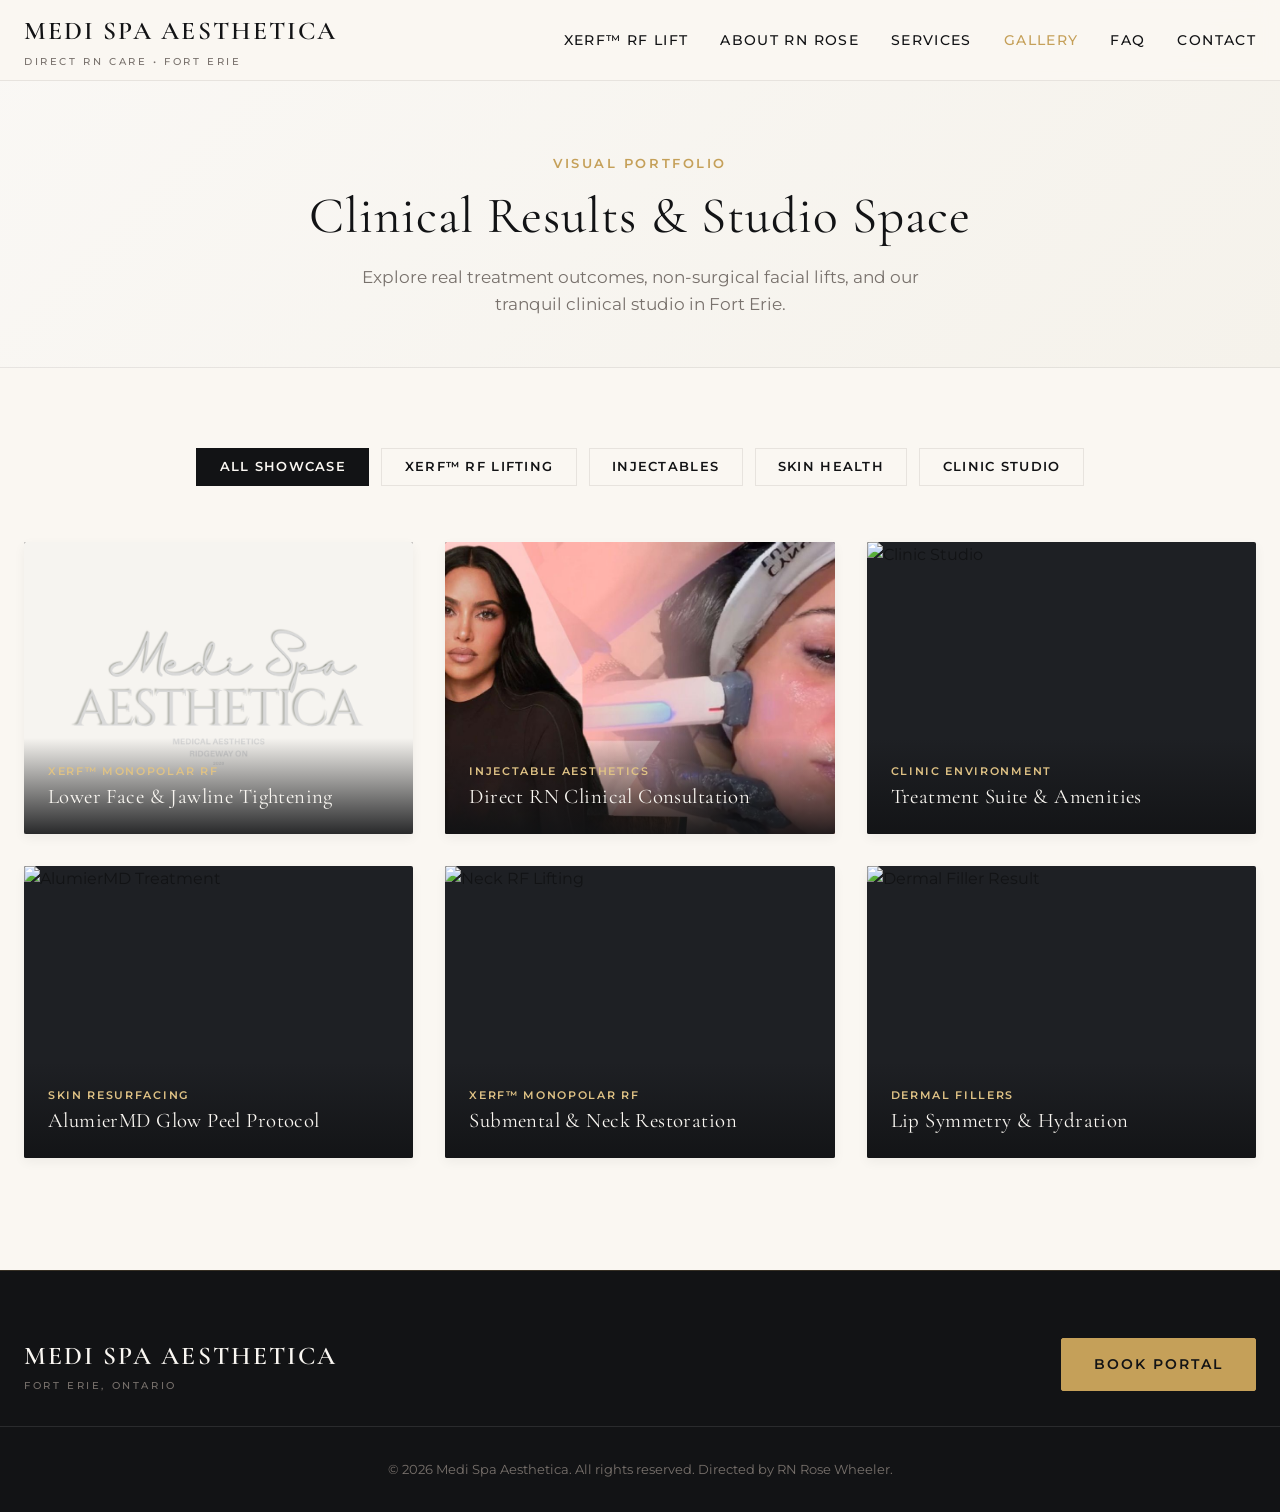
==== gallery.html @ 61517b07 "Create gallery.html" ====
<!DOCTYPE html>
<html lang="en">
<head>
	<meta charset="UTF-8">
	<meta name="viewport" content="width=device-width, initial-scale=1.0">
	<title>Clinical Gallery &amp; Results | Medi Spa Aesthetica | Fort Erie, ON</title>
	<meta name="description" content="Explore real clinical results, treatment transformations, and our Fort Erie studio space at Medi Spa Aesthetica, directed by RN Rose Wheeler.">
	
	<!-- Fonts -->
	<link rel="preconnect" href="https://fonts.googleapis.com">
	<link rel="preconnect" href="https://fonts.gstatic.com" crossorigin>
	<link href="https://fonts.googleapis.com/css2?family=Cormorant+Garamond:ital,wght@0,300;0,400;0,600;1,400&family=Montserrat:wght@300;400;500;600;700&display=swap" rel="stylesheet">

	<style>
		/* ==========================================================================
		   1. DESIGN TOKENS & ROOT VARIABLES
		   ========================================================================== */
		:root {
			--obsidian: #121315;
			--charcoal: #1e2024;
			--taupe: #78716c;
			--taupe-light: #a8a29e;
			--sand: #f5f2eb;
			--sand-light: #faf8f5;
			--ivory: #faf7f2;
			--gold: #c5a059;
			--gold-light: #dfc285;
			--gold-dark: #9a7b3b;
			--border-light: rgba(197, 160, 89, 0.2);
			--border-subtle: rgba(120, 113, 108, 0.15);
			--shadow-sm: 0 4px 12px rgba(0, 0, 0, 0.05);
			--shadow-md: 0 8px 24px rgba(0, 0, 0, 0.08);
			--shadow-lg: 0 16px 40px rgba(0, 0, 0, 0.12);
			--transition-smooth: all 0.35s cubic-bezier(0.25, 0.8, 0.25, 1);
			--font-serif: 'Cormorant Garamond', Georgia, serif;
			--font-sans: 'Montserrat', -apple-system, BlinkMacSystemFont, sans-serif;
		}

		/* ==========================================================================
		   2. BASE STYLES & RESET
		   ========================================================================== */
		*, *::before, *::after {
			box-sizing: border-box;
			margin: 0;
			padding: 0;
		}

		html {
			scroll-behavior: smooth;
			font-size: 16px;
		}

		body {
			font-family: var(--font-sans);
			background-color: var(--ivory);
			color: var(--obsidian);
			line-height: 1.65;
			-webkit-font-smoothing: antialiased;
			overflow-x: hidden;
		}

		h1, h2, h3, h4 {
			font-family: var(--font-serif);
			font-weight: 400;
			letter-spacing: 0.02em;
			line-height: 1.2;
		}

		a {
			color: inherit;
			text-decoration: none;
			transition: var(--transition-smooth);
		}

		img {
			width: 100%;
			height: 100%;
			object-fit: cover;
			display: block;
		}

		.container {
			width: 100%;
			max-width: 1280px;
			margin: 0 auto;
			padding: 0 1.5rem;
		}

		.section-padding {
			padding: 5rem 0 7rem 0;
		}

		.text-center { text-align: center; }

		.section-subtitle {
			display: inline-block;
			font-family: var(--font-sans);
			font-size: 0.8rem;
			font-weight: 600;
			text-transform: uppercase;
			letter-spacing: 0.2em;
			color: var(--gold);
			margin-bottom: 0.75rem;
		}

		.section-title {
			font-size: clamp(2.2rem, 4vw, 3.2rem);
			color: var(--obsidian);
			margin-bottom: 1rem;
		}

		/* ==========================================================================
		   3. BUTTONS & UI COMPONENTS
		   ========================================================================== */
		.btn {
			display: inline-flex;
			align-items: center;
			justify-content: center;
			padding: 0.9rem 2rem;
			font-family: var(--font-sans);
			font-size: 0.85rem;
			font-weight: 600;
			text-transform: uppercase;
			letter-spacing: 0.15em;
			border: 1px solid transparent;
			cursor: pointer;
			transition: var(--transition-smooth);
			border-radius: 2px;
		}

		.btn-primary {
			background-color: var(--obsidian);
			color: var(--ivory);
			border-color: var(--obsidian);
		}

		.btn-primary:hover {
			background-color: var(--gold);
			border-color: var(--gold);
			color: var(--obsidian);
		}

		.btn-gold {
			background-color: var(--gold);
			color: var(--obsidian);
			border-color: var(--gold);
		}

		.btn-gold:hover {
			background-color: var(--gold-dark);
			border-color: var(--gold-dark);
			color: var(--ivory);
		}

		/* ==========================================================================
		   4. HEADER & NAVIGATION
		   ========================================================================== */
		header {
			position: fixed;
			top: 0;
			left: 0;
			width: 100%;
			z-index: 1000;
			background-color: rgba(250, 247, 242, 0.95);
			backdrop-filter: blur(10px);
			border-bottom: 1px solid var(--border-subtle);
		}

		.header-container {
			display: flex;
			align-items: center;
			justify-content: space-between;
			height: 80px;
		}

		.logo-text {
			font-family: var(--font-serif);
			font-size: 1.6rem;
			font-weight: 600;
			letter-spacing: 0.08em;
			color: var(--obsidian);
			display: flex;
			flex-direction: column;
		}

		.logo-text span {
			font-family: var(--font-sans);
			font-size: 0.65rem;
			font-weight: 500;
			letter-spacing: 0.25em;
			color: var(--taupe);
			text-transform: uppercase;
		}

		nav ul {
			display: flex;
			list-style: none;
			gap: 2rem;
		}

		nav a {
			font-size: 0.85rem;
			font-weight: 500;
			text-transform: uppercase;
			letter-spacing: 0.1em;
			color: var(--obsidian);
		}

		nav a:hover, nav a.active {
			color: var(--gold);
		}

		.hamburger-btn {
			display: none;
			flex-direction: column;
			justify-content: space-between;
			width: 28px;
			height: 18px;
			background: none;
			border: none;
			cursor: pointer;
		}

		.hamburger-btn span {
			width: 100%;
			height: 2px;
			background-color: var(--obsidian);
		}

		/* ==========================================================================
		   5. GALLERY HERO & FILTERS
		   ========================================================================== */
		.gallery-hero {
			padding-top: 150px;
			padding-bottom: 3rem;
			background: linear-gradient(135deg, var(--sand-light) 0%, var(--sand) 100%);
			text-align: center;
			border-bottom: 1px solid var(--border-subtle);
		}

		.gallery-hero p {
			color: var(--taupe);
			max-width: 600px;
			margin: 0 auto;
			font-size: 1.05rem;
		}

		.filter-tabs {
			display: flex;
			justify-content: center;
			gap: 0.75rem;
			margin-bottom: 3.5rem;
			flex-wrap: wrap;
		}

		.filter-btn {
			padding: 0.65rem 1.4rem;
			background: transparent;
			border: 1px solid var(--border-subtle);
			font-family: var(--font-sans);
			font-size: 0.8rem;
			font-weight: 600;
			text-transform: uppercase;
			letter-spacing: 0.1em;
			color: var(--obsidian);
			cursor: pointer;
			transition: var(--transition-smooth);
		}

		.filter-btn.active, .filter-btn:hover {
			background-color: var(--obsidian);
			color: var(--ivory);
			border-color: var(--obsidian);
		}

		/* ==========================================================================
		   6. GALLERY GRID & CARDS
		   ========================================================================== */
		.gallery-grid {
			display: grid;
			grid-template-columns: repeat(auto-fill, minmax(320px, 1fr));
			gap: 2rem;
		}

		.gallery-card {
			position: relative;
			background-color: var(--charcoal);
			border-radius: 2px;
			overflow: hidden;
			aspect-ratio: 4 / 3;
			cursor: pointer;
			box-shadow: var(--shadow-sm);
			transition: var(--transition-smooth);
		}

		.gallery-card:hover {
			box-shadow: var(--shadow-lg);
			transform: translateY(-4px);
		}

		.gallery-card img {
			transition: var(--transition-smooth);
		}

		.gallery-card:hover img {
			transform: scale(1.05);
			opacity: 0.85;
		}

		.gallery-card-overlay {
			position: absolute;
			bottom: 0;
			left: 0;
			right: 0;
			padding: 1.5rem;
			background: linear-gradient(to top, rgba(18, 19, 21, 0.9) 0%, rgba(18, 19, 21, 0) 100%);
			color: var(--ivory);
			display: flex;
			flex-direction: column;
			justify-content: flex-end;
			transition: var(--transition-smooth);
		}

		.gallery-card-tag {
			font-size: 0.7rem;
			font-weight: 600;
			text-transform: uppercase;
			letter-spacing: 0.15em;
			color: var(--gold-light);
			margin-bottom: 0.25rem;
		}

		.gallery-card-title {
			font-family: var(--font-serif);
			font-size: 1.3rem;
			color: var(--ivory);
		}

		/* ==========================================================================
		   7. LIGHTBOX MODAL
		   ========================================================================== */
		.lightbox-modal {
			position: fixed;
			top: 0;
			left: 0;
			width: 100%;
			height: 100%;
			background-color: rgba(18, 19, 21, 0.95);
			z-index: 2000;
			display: none;
			align-items: center;
			justify-content: center;
			padding: 2rem;
			backdrop-filter: blur(8px);
		}

		.lightbox-modal.open {
			display: flex;
		}

		.lightbox-content {
			position: relative;
			max-width: 900px;
			width: 100%;
			background-color: var(--charcoal);
			border: 1px solid var(--border-light);
			overflow: hidden;
		}

		.lightbox-img-wrapper {
			width: 100%;
			max-height: 70vh;
			overflow: hidden;
			background-color: #000;
		}

		.lightbox-img-wrapper img {
			width: 100%;
			height: 100%;
			object-fit: contain;
		}

		.lightbox-details {
			padding: 1.5rem 2rem;
			background-color: var(--obsidian);
			color: var(--ivory);
			display: flex;
			justify-content: space-between;
			align-items: center;
		}

		.lightbox-close {
			position: absolute;
			top: 1rem;
			right: 1.25rem;
			background: rgba(0, 0, 0, 0.6);
			border: 1px solid var(--border-light);
			color: var(--ivory);
			font-size: 1.5rem;
			width: 40px;
			height: 40px;
			border-radius: 50%;
			cursor: pointer;
			display: flex;
			align-items: center;
			justify-content: center;
			z-index: 10;
		}

		/* ==========================================================================
		   8. FOOTER
		   ========================================================================== */
		footer {
			background-color: var(--obsidian);
			color: var(--ivory);
			padding: 4rem 0 2rem 0;
			border-top: 1px solid rgba(197, 160, 89, 0.2);
		}

		.footer-wrapper {
			display: flex;
			justify-content: space-between;
			align-items: center;
			flex-wrap: wrap;
			gap: 2rem;
			border-bottom: 1px solid rgba(255, 255, 255, 0.1);
			padding-bottom: 2rem;
			margin-bottom: 2rem;
		}

		.footer-copyright {
			font-size: 0.8rem;
			color: var(--taupe);
			text-align: center;
			width: 100%;
		}

		@media (max-width: 992px) {
			.hamburger-btn { display: flex; }
			nav {
				position: absolute;
				top: 80px;
				left: 0;
				width: 100%;
				background-color: var(--ivory);
				padding: 2rem;
				border-bottom: 1px solid var(--border-subtle);
				display: none;
			}
			nav.open { display: block; }
			nav ul { flex-direction: column; gap: 1.25rem; }
		}
	</style>
</head>
<body>

	<!-- Header Navigation -->
	<header>
		<div class="container header-container">
			<a href="index.html" class="logo-text">
				MEDI SPA AESTHETICA
				<span>Direct RN Care &bull; Fort Erie</span>
			</a>

			<button class="hamburger-btn" id="hamburgerBtn" onclick="toggleNav()" aria-label="Toggle menu">
				<span></span><span></span><span></span>
			</button>

			<nav id="mainNav">
				<ul>
					<li><a href="index.html#xerf" onclick="closeNav()">XERF™ RF Lift</a></li>
					<li><a href="index.html#about" onclick="closeNav()">About RN Rose</a></li>
					<li><a href="index.html#services" onclick="closeNav()">Services</a></li>
					<li><a href="gallery.html" class="active" onclick="closeNav()">Gallery</a></li>
					<li><a href="index.html#faq" onclick="closeNav()">FAQ</a></li>
					<li><a href="index.html#contact" onclick="closeNav()">Contact</a></li>
				</ul>
			</nav>

			<a href="https://lush-studio-104295.square.site/" target="_blank" class="btn btn-primary" style="display: none; @media(min-width: 768px){display: inline-flex;}">Book Portal</a>
		</div>
	</header>

	<!-- Gallery Hero -->
	<section class="gallery-hero">
		<div class="container">
			<span class="section-subtitle">Visual Portfolio</span>
			<h1 class="section-title">Clinical Results &amp; Studio Space</h1>
			<p>Explore real treatment outcomes, non-surgical facial lifts, and our tranquil clinical studio in Fort Erie.</p>
		</div>
	</section>

	<!-- Gallery Content -->
	<section class="section-padding">
		<div class="container">
			<!-- Category Filter Tabs -->
			<div class="filter-tabs">
				<button class="filter-btn active" onclick="filterGallery('all', this)">All Showcase</button>
				<button class="filter-btn" onclick="filterGallery('xerf', this)">XERF™ RF Lifting</button>
				<button class="filter-btn" onclick="filterGallery('injectables', this)">Injectables</button>
				<button class="filter-btn" onclick="filterGallery('skin', this)">Skin Health</button>
				<button class="filter-btn" onclick="filterGallery('studio', this)">Clinic Studio</button>
			</div>

			<!-- Grid Items -->
			<div class="gallery-grid">
				<!-- Item 1 -->
				<div class="gallery-card" data-category="xerf" onclick="openLightbox('medispalogo3.png', 'XERF™ Full Face Contour', 'Non-surgical monopolar RF tissue tightening')">
					<img src="medispalogo3.png" alt="XERF RF Treatment" onerror="this.src='https://via.placeholder.com/600x450?text=XERF+RF+Contour'">
					<div class="gallery-card-overlay">
						<span class="gallery-card-tag">XERF™ Monopolar RF</span>
						<h3 class="gallery-card-title">Lower Face &amp; Jawline Tightening</h3>
					</div>
				</div>

				<!-- Item 2 -->
				<div class="gallery-card" data-category="injectables" onclick="openLightbox('202602270537-main.cropped_1772145453.jpg', 'Precision Injectable Assessment', 'Targeted neuromodulators & dermal filler placement')">
					<img src="202602270537-main.cropped_1772145453.jpg" alt="RN Rose Wheeler Assessment" onerror="this.src='https://via.placeholder.com/600x450?text=RN+Rose+Wheeler'">
					<div class="gallery-card-overlay">
						<span class="gallery-card-tag">Injectable Aesthetics</span>
						<h3 class="gallery-card-title">Direct RN Clinical Consultation</h3>
					</div>
				</div>

				<!-- Item 3 -->
				<div class="gallery-card" data-category="studio" onclick="openLightbox('https://via.placeholder.com/900x600?text=Fort+Erie+Studio+Room', 'Fort Erie Clinic Suite', 'Private and serene environment for medical aesthetic treatments')">
					<img src="https://via.placeholder.com/600x450?text=Fort+Erie+Studio+Room" alt="Clinic Studio">
					<div class="gallery-card-overlay">
						<span class="gallery-card-tag">Clinic Environment</span>
						<h3 class="gallery-card-title">Treatment Suite &amp; Amenities</h3>
					</div>
				</div>

				<!-- Item 4 -->
				<div class="gallery-card" data-category="skin" onclick="openLightbox('https://via.placeholder.com/900x600?text=AlumierMD+Clinical+Peel', 'AlumierMD Resurfacing Peel', 'Custom chemical peel targeting texture and collagen stimulation')">
					<img src="https://via.placeholder.com/600x450?text=AlumierMD+Clinical+Peel" alt="AlumierMD Treatment">
					<div class="gallery-card-overlay">
						<span class="gallery-card-tag">Skin Resurfacing</span>
						<h3 class="gallery-card-title">AlumierMD Glow Peel Protocol</h3>
					</div>
				</div>

				<!-- Item 5 -->
				<div class="gallery-card" data-category="xerf" onclick="openLightbox('https://via.placeholder.com/900x600?text=Submental+Neck+Tightening', 'Submental & Neck Tightening', 'Focused RF energy restoring firm jawline contours')">
					<img src="https://via.placeholder.com/600x450?text=Submental+Neck+Tightening" alt="Neck RF Lifting">
					<div class="gallery-card-overlay">
						<span class="gallery-card-tag">XERF™ Monopolar RF</span>
						<h3 class="gallery-card-title">Submental &amp; Neck Restoration</h3>
					</div>
				</div>

				<!-- Item 6 -->
				<div class="gallery-card" data-category="injectables" onclick="openLightbox('https://via.placeholder.com/900x600?text=Lip+Volume+Definition', 'Subtle Lip Hydration & Definition', 'Hyaluronic acid filler focused on symmetry and softness')">
					<img src="https://via.placeholder.com/600x450?text=Lip+Volume+Definition" alt="Dermal Filler Result">
					<div class="gallery-card-overlay">
						<span class="gallery-card-tag">Dermal Fillers</span>
						<h3 class="gallery-card-title">Lip Symmetry &amp; Hydration</h3>
					</div>
				</div>
			</div>
		</div>
	</section>

	<!-- Lightbox Modal -->
	<div class="lightbox-modal" id="lightboxModal">
		<div class="lightbox-content">
			<button class="lightbox-close" onclick="closeLightbox()">&times;</button>
			<div class="lightbox-img-wrapper">
				<img id="lightboxImg" src="" alt="Full Preview">
			</div>
			<div class="lightbox-details">
				<div>
					<h3 id="lightboxTitle" style="font-size: 1.4rem; color: var(--gold-light);"></h3>
					<p id="lightboxDesc" style="font-size: 0.85rem; color: var(--taupe-light); margin: 0;"></p>
				</div>
				<a href="https://lush-studio-104295.square.site/" target="_blank" class="btn btn-gold" style="font-size: 0.75rem; padding: 0.6rem 1.2rem;">Book Treatment</a>
			</div>
		</div>
	</div>

	<!-- Footer -->
	<footer>
		<div class="container footer-wrapper">
			<div class="logo-text" style="color: var(--ivory);">
				MEDI SPA AESTHETICA
				<span style="color: var(--taupe);">Fort Erie, Ontario</span>
			</div>
			<div>
				<a href="https://lush-studio-104295.square.site/" target="_blank" class="btn btn-gold">Book Portal</a>
			</div>
		</div>
		<div class="footer-copyright">
			&copy; 2026 Medi Spa Aesthetica. All rights reserved. Directed by RN Rose Wheeler.
		</div>
	</footer>

	<!-- JavaScript -->
	<script>
		function toggleNav() {
			const nav = document.getElementById('mainNav');
			if (nav) nav.classList.toggle('open');
		}

		function closeNav() {
			const nav = document.getElementById('mainNav');
			if (nav) nav.classList.remove('open');
		}

		function filterGallery(category, btnElement) {
			const buttons = document.querySelectorAll('.filter-btn');
			buttons.forEach(btn => btn.classList.remove('active'));
			if (btnElement) btnElement.classList.add('active');

			const cards = document.querySelectorAll('.gallery-card');
			cards.forEach(card => {
				if (category === 'all' || card.getAttribute('data-category') === category) {
					card.style.display = 'block';
				} else {
					card.style.display = 'none';
				}
			});
		}

		function openLightbox(imgSrc, title, desc) {
			const modal = document.getElementById('lightboxModal');
			document.getElementById('lightboxImg').src = imgSrc;
			document.getElementById('lightboxTitle').textContent = title;
			document.getElementById('lightboxDesc').textContent = desc;
			modal.classList.add('open');
		}

		function closeLightbox() {
			document.getElementById('lightboxModal').classList.remove('open');
		}

		// Close modal when
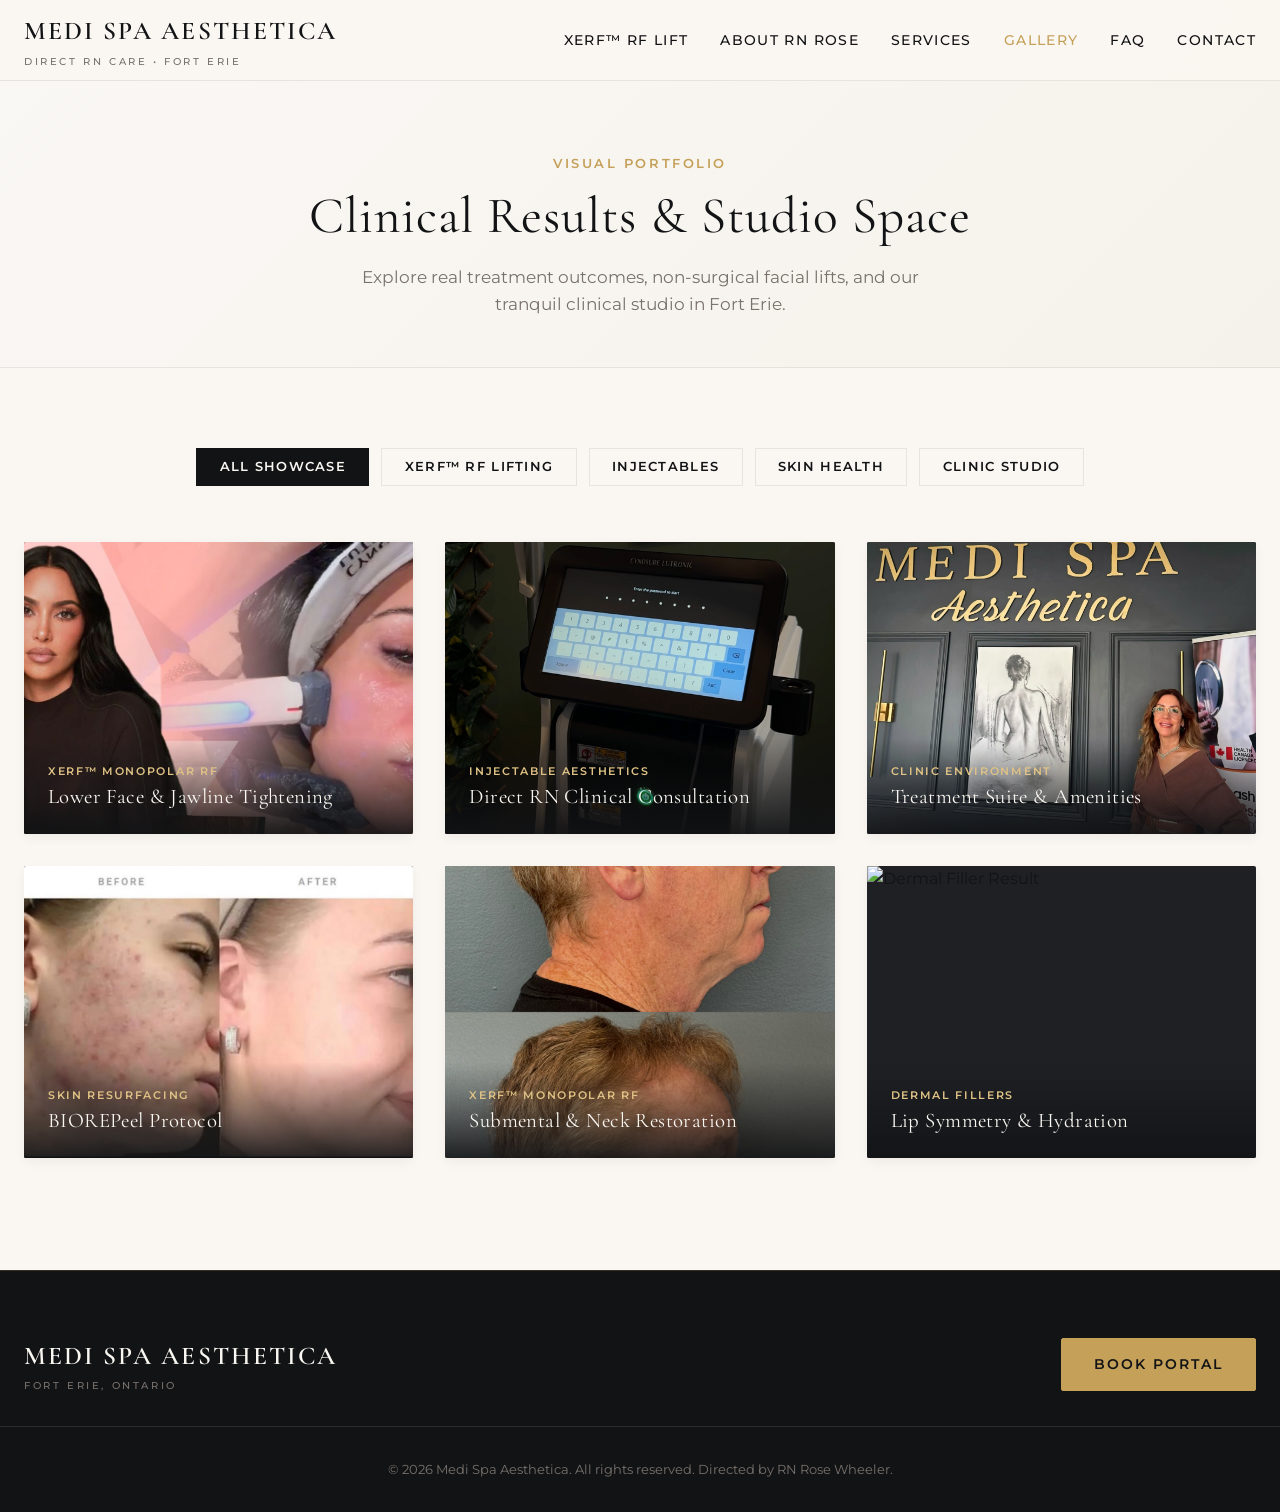
==== commit 52bf8411: "Update gallery images and descriptions" ====
--- a/gallery.html
+++ b/gallery.html
@@ -506,7 +506,7 @@
 			<div class="gallery-grid">
 				<!-- Item 1 -->
 				<div class="gallery-card" data-category="xerf" onclick="openLightbox('medispalogo3.png', 'XERF™ Full Face Contour', 'Non-surgical monopolar RF tissue tightening')">
-					<img src="medispalogo3.png" alt="XERF RF Treatment" onerror="this.src='https://via.placeholder.com/600x450?text=XERF+RF+Contour'">
+					<img src="202602270537-main.cropped_1772145453.jpg" alt="XERF RF Treatment" onerror="this.src='https://via.placeholder.com/600x450?text=XERF+RF+Contour'">
 					<div class="gallery-card-overlay">
 						<span class="gallery-card-tag">XERF™ Monopolar RF</span>
 						<h3 class="gallery-card-title">Lower Face &amp; Jawline Tightening</h3>
@@ -515,7 +515,7 @@
 
 				<!-- Item 2 -->
 				<div class="gallery-card" data-category="injectables" onclick="openLightbox('202602270537-main.cropped_1772145453.jpg', 'Precision Injectable Assessment', 'Targeted neuromodulators & dermal filler placement')">
-					<img src="202602270537-main.cropped_1772145453.jpg" alt="RN Rose Wheeler Assessment" onerror="this.src='https://via.placeholder.com/600x450?text=RN+Rose+Wheeler'">
+					<img src="IMG_3287.PNG" alt="RN Rose Wheeler Assessment" onerror="this.src='https://via.placeholder.com/600x450?text=RN+Rose+Wheeler'">
 					<div class="gallery-card-overlay">
 						<span class="gallery-card-tag">Injectable Aesthetics</span>
 						<h3 class="gallery-card-title">Direct RN Clinical Consultation</h3>
@@ -524,7 +524,7 @@
 
 				<!-- Item 3 -->
 				<div class="gallery-card" data-category="studio" onclick="openLightbox('https://via.placeholder.com/900x600?text=Fort+Erie+Studio+Room', 'Fort Erie Clinic Suite', 'Private and serene environment for medical aesthetic treatments')">
-					<img src="https://via.placeholder.com/600x450?text=Fort+Erie+Studio+Room" alt="Clinic Studio">
+					<img src="615711466_17984718755934339_7815670666477338466_n.jpg" alt="Clinic Studio">
 					<div class="gallery-card-overlay">
 						<span class="gallery-card-tag">Clinic Environment</span>
 						<h3 class="gallery-card-title">Treatment Suite &amp; Amenities</h3>
@@ -532,17 +532,17 @@
 				</div>
 
 				<!-- Item 4 -->
-				<div class="gallery-card" data-category="skin" onclick="openLightbox('https://via.placeholder.com/900x600?text=AlumierMD+Clinical+Peel', 'AlumierMD Resurfacing Peel', 'Custom chemical peel targeting texture and collagen stimulation')">
-					<img src="https://via.placeholder.com/600x450?text=AlumierMD+Clinical+Peel" alt="AlumierMD Treatment">
+				<div class="gallery-card" data-category="skin" onclick="openLightbox('https://via.placeholder.com/900x600?text=AlumierMD+Clinical+Peel', 'The 'No peel' Resurfacing Peel', 'Custom chemical peel targeting texture and collagen stimulation')">
+					<img src="BioRePeel for acne-prone skin.jpg" alt="AlumierMD Treatment">
 					<div class="gallery-card-overlay">
 						<span class="gallery-card-tag">Skin Resurfacing</span>
-						<h3 class="gallery-card-title">AlumierMD Glow Peel Protocol</h3>
+						<h3 class="gallery-card-title">BIOREPeel Protocol</h3>
 					</div>
 				</div>
 
 				<!-- Item 5 -->
 				<div class="gallery-card" data-category="xerf" onclick="openLightbox('https://via.placeholder.com/900x600?text=Submental+Neck+Tightening', 'Submental & Neck Tightening', 'Focused RF energy restoring firm jawline contours')">
-					<img src="https://via.placeholder.com/600x450?text=Submental+Neck+Tightening" alt="Neck RF Lifting">
+					<img src="IMG_3296.JPG" alt="Neck RF Lifting">
 					<div class="gallery-card-overlay">
 						<span class="gallery-card-tag">XERF™ Monopolar RF</span>
 						<h3 class="gallery-card-title">Submental &amp; Neck Restoration</h3>
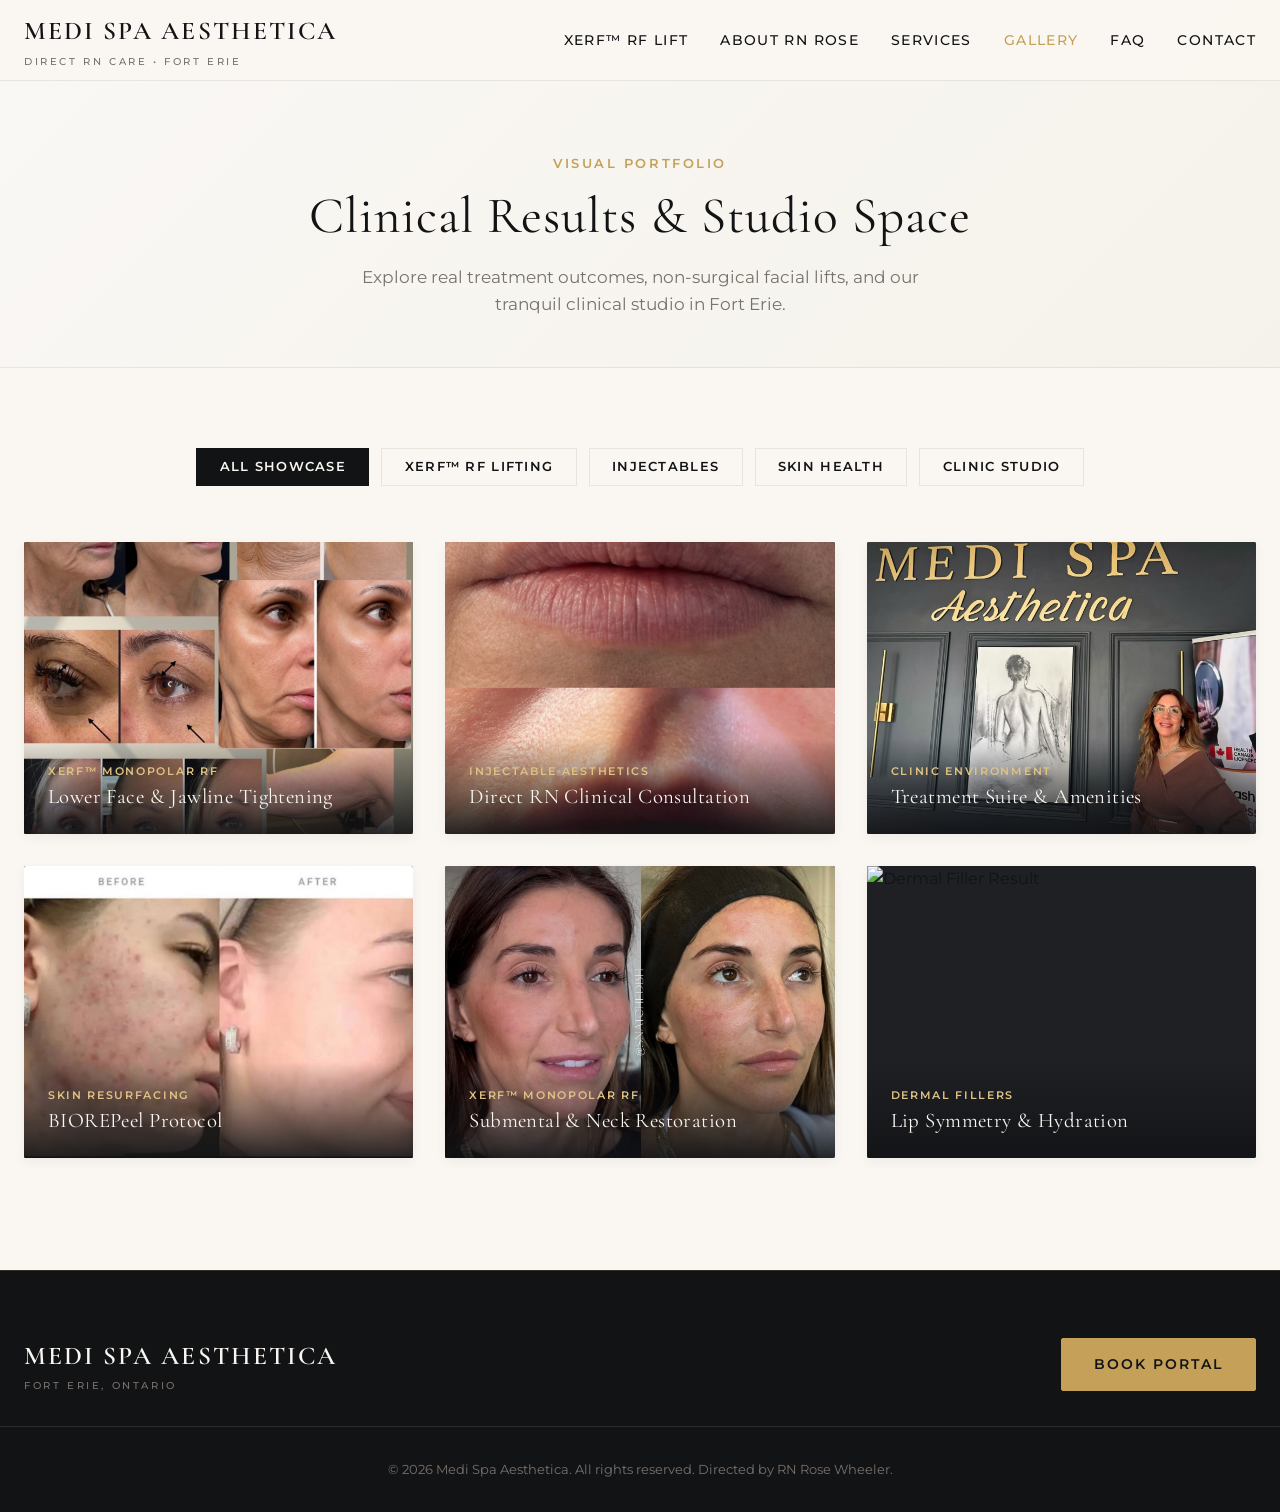
==== commit b2b9795e: "Replace images in gallery with new files" ====
--- a/gallery.html
+++ b/gallery.html
@@ -506,7 +506,7 @@
 			<div class="gallery-grid">
 				<!-- Item 1 -->
 				<div class="gallery-card" data-category="xerf" onclick="openLightbox('medispalogo3.png', 'XERF™ Full Face Contour', 'Non-surgical monopolar RF tissue tightening')">
-					<img src="202602270537-main.cropped_1772145453.jpg" alt="XERF RF Treatment" onerror="this.src='https://via.placeholder.com/600x450?text=XERF+RF+Contour'">
+					<img src="IMG_3291.jpg" alt="XERF RF Treatment" onerror="this.src='https://via.placeholder.com/600x450?text=XERF+RF+Contour'">
 					<div class="gallery-card-overlay">
 						<span class="gallery-card-tag">XERF™ Monopolar RF</span>
 						<h3 class="gallery-card-title">Lower Face &amp; Jawline Tightening</h3>
@@ -515,7 +515,7 @@
 
 				<!-- Item 2 -->
 				<div class="gallery-card" data-category="injectables" onclick="openLightbox('202602270537-main.cropped_1772145453.jpg', 'Precision Injectable Assessment', 'Targeted neuromodulators & dermal filler placement')">
-					<img src="IMG_3287.PNG" alt="RN Rose Wheeler Assessment" onerror="this.src='https://via.placeholder.com/600x450?text=RN+Rose+Wheeler'">
+					<img src="Smoker line filler .jpg" alt="RN Rose Wheeler Assessment" onerror="this.src='https://via.placeholder.com/600x450?text=RN+Rose+Wheeler'">
 					<div class="gallery-card-overlay">
 						<span class="gallery-card-tag">Injectable Aesthetics</span>
 						<h3 class="gallery-card-title">Direct RN Clinical Consultation</h3>
@@ -542,7 +542,7 @@
 
 				<!-- Item 5 -->
 				<div class="gallery-card" data-category="xerf" onclick="openLightbox('https://via.placeholder.com/900x600?text=Submental+Neck+Tightening', 'Submental & Neck Tightening', 'Focused RF energy restoring firm jawline contours')">
-					<img src="IMG_3296.JPG" alt="Neck RF Lifting">
+					<img src="IMG_3293.JPG" alt="Neck RF Lifting">
 					<div class="gallery-card-overlay">
 						<span class="gallery-card-tag">XERF™ Monopolar RF</span>
 						<h3 class="gallery-card-title">Submental &amp; Neck Restoration</h3>
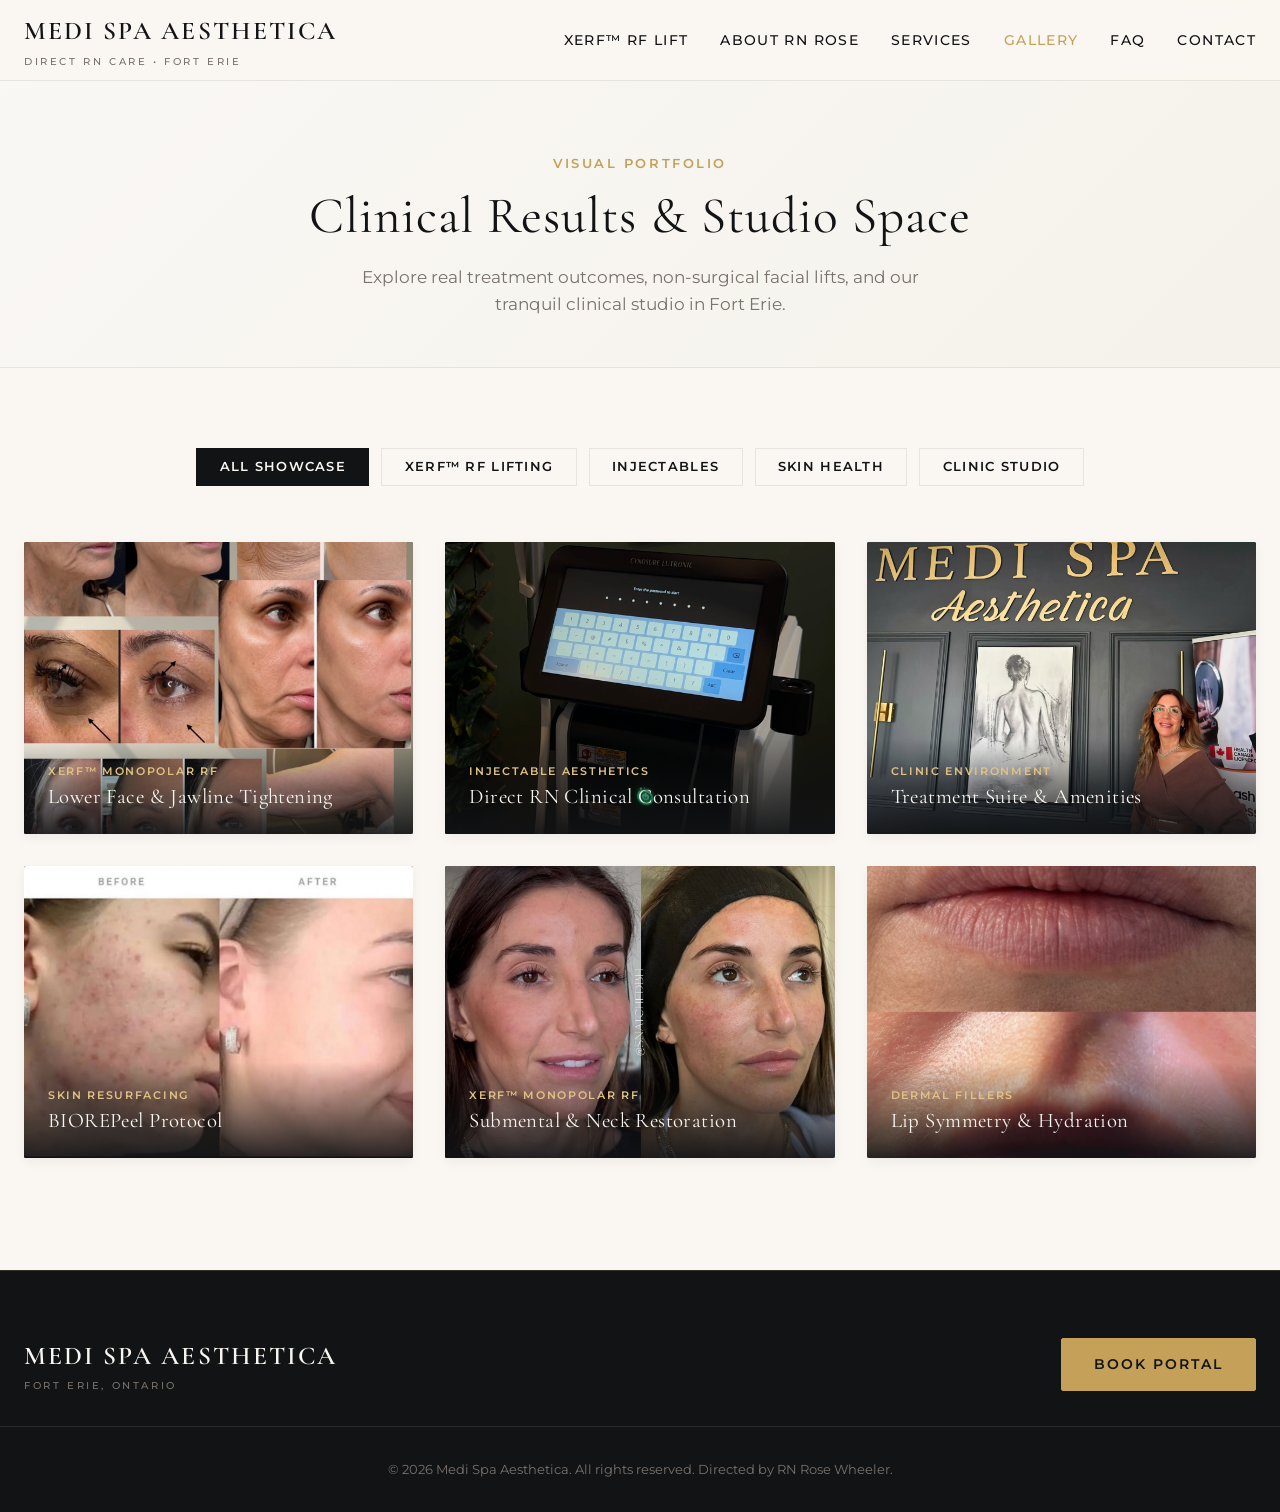
==== commit 8bfcbde2: "Update gallery.html" ====
--- a/gallery.html
+++ b/gallery.html
@@ -515,7 +515,7 @@
 
 				<!-- Item 2 -->
 				<div class="gallery-card" data-category="injectables" onclick="openLightbox('202602270537-main.cropped_1772145453.jpg', 'Precision Injectable Assessment', 'Targeted neuromodulators & dermal filler placement')">
-					<img src="Smoker line filler .jpg" alt="RN Rose Wheeler Assessment" onerror="this.src='https://via.placeholder.com/600x450?text=RN+Rose+Wheeler'">
+					<img src="IMG_3287.PNG" alt="RN Rose Wheeler Assessment" onerror="this.src='https://via.placeholder.com/600x450?text=RN+Rose+Wheeler'">
 					<div class="gallery-card-overlay">
 						<span class="gallery-card-tag">Injectable Aesthetics</span>
 						<h3 class="gallery-card-title">Direct RN Clinical Consultation</h3>
@@ -551,7 +551,7 @@
 
 				<!-- Item 6 -->
 				<div class="gallery-card" data-category="injectables" onclick="openLightbox('https://via.placeholder.com/900x600?text=Lip+Volume+Definition', 'Subtle Lip Hydration & Definition', 'Hyaluronic acid filler focused on symmetry and softness')">
-					<img src="https://via.placeholder.com/600x450?text=Lip+Volume+Definition" alt="Dermal Filler Result">
+					<img src="Smoker line filler .jpg" alt="Dermal Filler Result">
 					<div class="gallery-card-overlay">
 						<span class="gallery-card-tag">Dermal Fillers</span>
 						<h3 class="gallery-card-title">Lip Symmetry &amp; Hydration</h3>
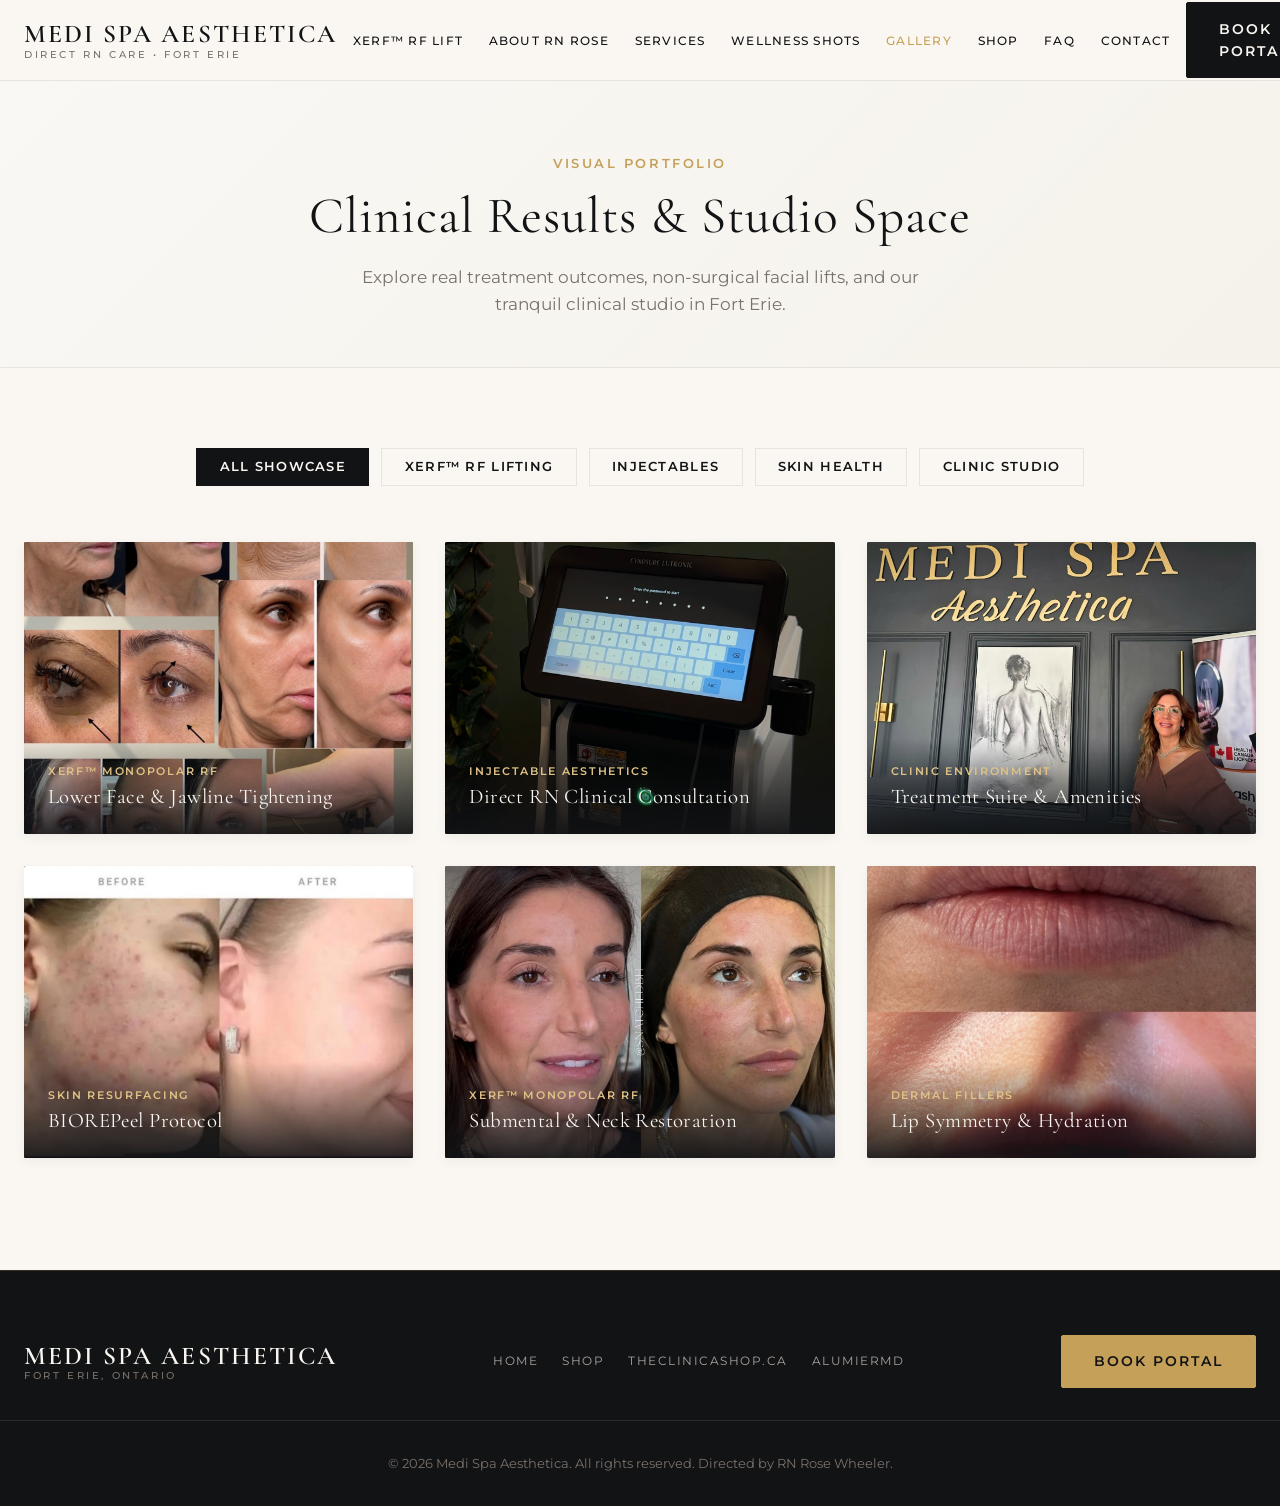
==== commit 1adaeb27: "Update gallery.html" ====
--- a/gallery.html
+++ b/gallery.html
@@ -450,6 +450,40 @@
 			nav.open { display: block; }
 			nav ul { flex-direction: column; gap: 1.25rem; }
 		}
+
+		/* ---- Mobile header + Shop nav update ---- */
+		:root { --header-h: 80px; }
+		html { scroll-padding-top: var(--header-h); }
+		.header-container { height: var(--header-h); gap: 1rem; }
+		.logo-text { white-space: nowrap; line-height: 1.15; }
+		nav ul { gap: 1.6rem; align-items: center; }
+		nav a { font-size: 0.78rem; white-space: nowrap; }
+		.nav-book { display: none; }
+		.hamburger-btn { width: 44px; height: 44px; padding: 13px 8px; flex-shrink: 0; }
+		.hamburger-btn span { transition: all 0.35s ease; }
+		.hamburger-btn.open span:nth-child(1) { transform: translateY(8px) rotate(45deg); }
+		.hamburger-btn.open span:nth-child(2) { opacity: 0; }
+		.hamburger-btn.open span:nth-child(3) { transform: translateY(-8px) rotate(-45deg); }
+		.footer-links { display: flex; gap: 1.5rem; flex-wrap: wrap; }
+		.footer-links a { font-size: 0.78rem; letter-spacing: 0.12em; text-transform: uppercase; color: var(--taupe-light); }
+		.footer-links a:hover { color: var(--gold); }
+		@media (min-width: 1101px) { .header-book { display: inline-flex; } }
+		@media (max-width: 1100px) {
+			.header-book { display: none; }
+			.hamburger-btn { display: flex; }
+			nav { position: absolute; top: var(--header-h); left: 0; width: 100%; background-color: var(--ivory); padding: 0.5rem 1.5rem 1.5rem; border-bottom: 1px solid var(--border-subtle); box-shadow: var(--shadow-md); display: none; max-height: calc(100vh - var(--header-h)); overflow-y: auto; }
+			nav.open { display: block; }
+			nav ul { flex-direction: column; align-items: stretch; gap: 0; }
+			nav li a { display: block; padding: 1.05rem 0; font-size: 0.85rem; border-bottom: 1px solid var(--border-subtle); }
+			.nav-book { display: block; margin-top: 1.25rem; }
+			.nav-book a { border-bottom: none !important; padding: 0.95rem 1rem !important; text-align: center; }
+		}
+		@media (max-width: 600px) {
+			:root { --header-h: 68px; }
+			.logo-text { font-size: clamp(1rem, 4.6vw, 1.25rem); letter-spacing: 0.05em; }
+			.logo-text span { font-size: 0.55rem; letter-spacing: 0.16em; }
+			.gallery-hero { padding-top: 108px; }
+		}
 	</style>
 </head>
 <body>
@@ -462,7 +496,7 @@
 				<span>Direct RN Care &bull; Fort Erie</span>
 			</a>
 
-			<button class="hamburger-btn" id="hamburgerBtn" onclick="toggleNav()" aria-label="Toggle menu">
+			<button class="hamburger-btn" id="hamburgerBtn" onclick="toggleNav()" aria-label="Toggle menu" aria-expanded="false" aria-controls="mainNav">
 				<span></span><span></span><span></span>
 			</button>
 
@@ -471,13 +505,16 @@
 					<li><a href="index.html#xerf" onclick="closeNav()">XERF™ RF Lift</a></li>
 					<li><a href="index.html#about" onclick="closeNav()">About RN Rose</a></li>
 					<li><a href="index.html#services" onclick="closeNav()">Services</a></li>
+					<li><a href="index.html#wellness" onclick="closeNav()">Wellness Shots</a></li>
 					<li><a href="gallery.html" class="active" onclick="closeNav()">Gallery</a></li>
+					<li><a href="shop.html" onclick="closeNav()">Shop</a></li>
 					<li><a href="index.html#faq" onclick="closeNav()">FAQ</a></li>
 					<li><a href="index.html#contact" onclick="closeNav()">Contact</a></li>
+					<li class="nav-book"><a href="https://lush-studio-104295.square.site/" target="_blank" rel="noopener" class="btn btn-primary">Book Portal</a></li>
 				</ul>
 			</nav>
 
-			<a href="https://lush-studio-104295.square.site/" target="_blank" class="btn btn-primary" style="display: none; @media(min-width: 768px){display: inline-flex;}">Book Portal</a>
+			<a href="https://lush-studio-104295.square.site/" target="_blank" rel="noopener" class="btn btn-primary header-book">Book Portal</a>
 		</div>
 	</header>
 
@@ -585,8 +622,14 @@
 				MEDI SPA AESTHETICA
 				<span style="color: var(--taupe);">Fort Erie, Ontario</span>
 			</div>
+			<div class="footer-links">
+				<a href="index.html">Home</a>
+				<a href="shop.html">Shop</a>
+				<a href="https://theclinicashop.ca" target="_blank" rel="noopener">theclinicashop.ca</a>
+				<a href="https://ca.alumiermd.com?code=9RHJ9P3W" target="_blank" rel="noopener">AlumierMD</a>
+			</div>
 			<div>
-				<a href="https://lush-studio-104295.square.site/" target="_blank" class="btn btn-gold">Book Portal</a>
+				<a href="https://lush-studio-104295.square.site/" target="_blank" rel="noopener" class="btn btn-gold">Book Portal</a>
 			</div>
 		</div>
 		<div class="footer-copyright">
@@ -598,13 +641,20 @@
 	<script>
 		function toggleNav() {
 			const nav = document.getElementById('mainNav');
-			if (nav) nav.classList.toggle('open');
+			const btn = document.getElementById('hamburgerBtn');
+			if (!nav) return;
+			const open = nav.classList.toggle('open');
+			if (btn) { btn.classList.toggle('open', open); btn.setAttribute('aria-expanded', open); }
 		}
 
 		function closeNav() {
 			const nav = document.getElementById('mainNav');
+			const btn = document.getElementById('hamburgerBtn');
 			if (nav) nav.classList.remove('open');
-		}
+			if (btn) { btn.classList.remove('open'); btn.setAttribute('aria-expanded', 'false'); }
+		}
+		window.addEventListener('resize', function () { if (window.innerWidth > 1100) closeNav(); });
+		document.addEventListener('keydown', function (e) { if (e.key === 'Escape') closeNav(); });
 
 		function filterGallery(category, btnElement) {
 			const buttons = document.querySelectorAll('.filter-btn');
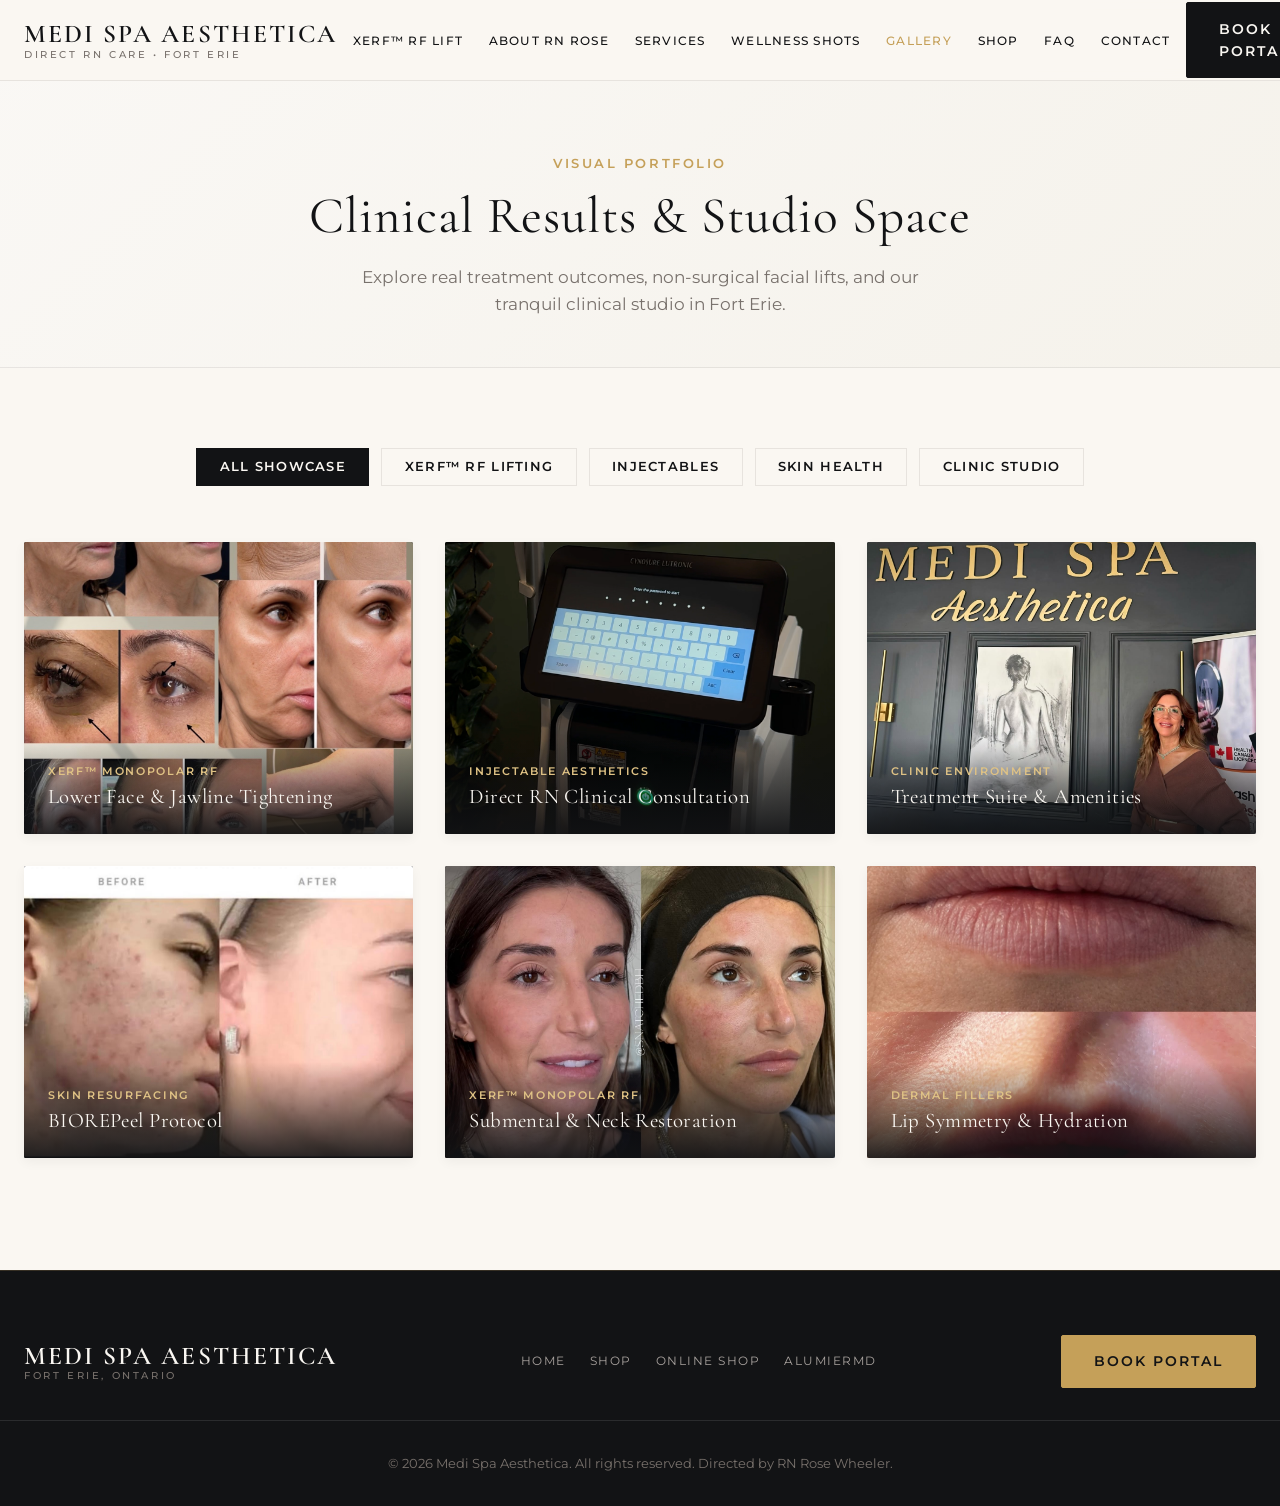
==== commit 0ab9b6f0: "Update footer link to the online shop" ====
--- a/gallery.html
+++ b/gallery.html
@@ -625,7 +625,7 @@
 			<div class="footer-links">
 				<a href="index.html">Home</a>
 				<a href="shop.html">Shop</a>
-				<a href="https://theclinicashop.ca" target="_blank" rel="noopener">theclinicashop.ca</a>
+				<a href="https://theclinicashop.com" target="_blank" rel="noopener">Online Shop</a>
 				<a href="https://ca.alumiermd.com?code=9RHJ9P3W" target="_blank" rel="noopener">AlumierMD</a>
 			</div>
 			<div>
